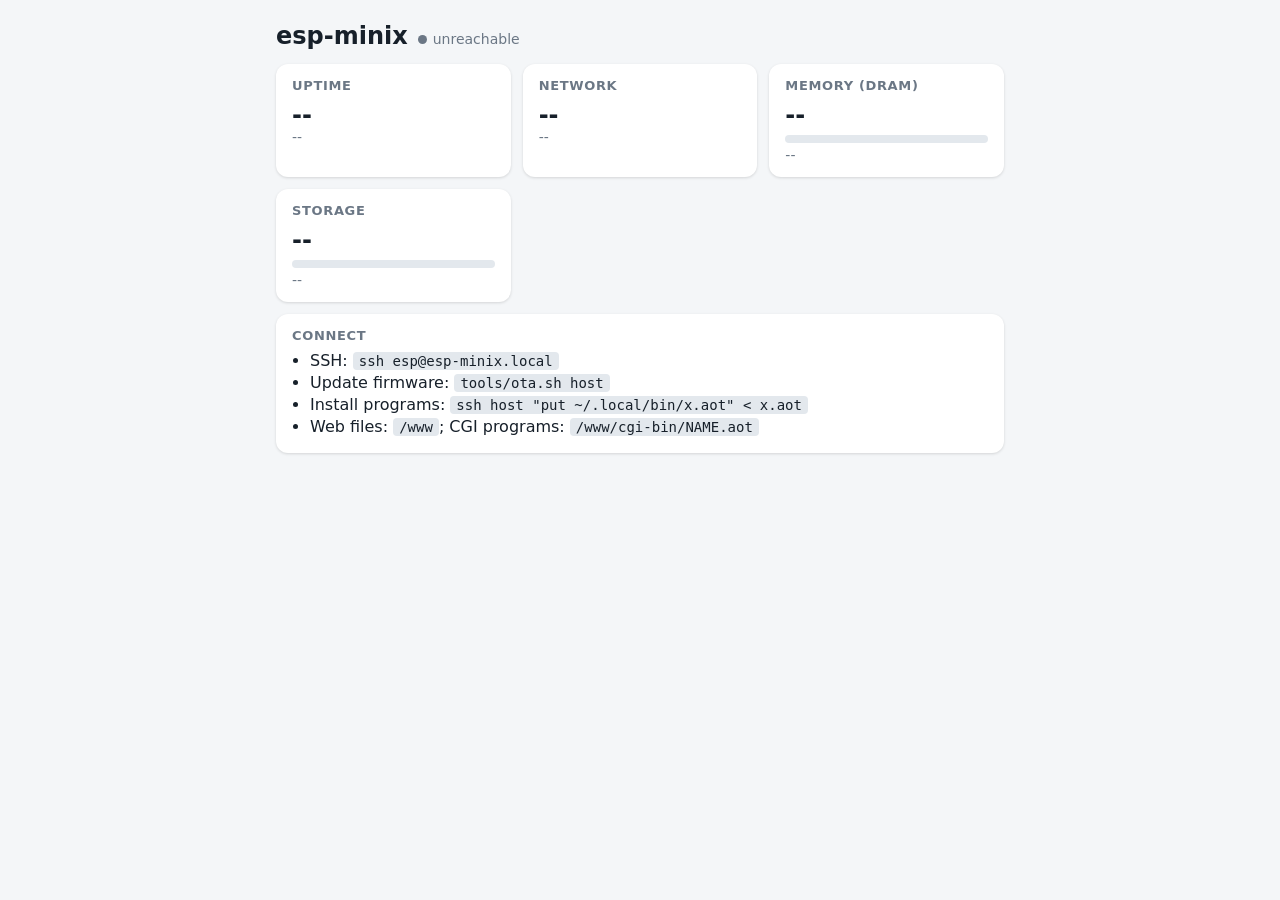
==== fs_image/www/index.html @ 348e5c12 "Move web root to /www; add sys_http_get (ABI 4), pkg package manager, curl package and mother journa" ====
<!doctype html>
<html lang="en"><head><meta charset="utf-8"><meta name="viewport" content="width=device-width,initial-scale=1">
<title>esp-minix</title>
<style>
:root{--bg:#f4f6f8;--card:#fff;--fg:#17202a;--mute:#6b7785;--acc:#2b8cd8;--ok:#2e9e5b;--bar:#e3e8ed}
@media(prefers-color-scheme:dark){:root{--bg:#10161c;--card:#1a232c;--fg:#e6edf3;--mute:#8b98a5;--bar:#2a3641}}
*{box-sizing:border-box}body{margin:0;background:var(--bg);color:var(--fg);font:16px system-ui,sans-serif}
main{max-width:760px;margin:0 auto;padding:16px}
header{display:flex;align-items:baseline;gap:10px;flex-wrap:wrap;margin:6px 0 14px}
h1{font-size:24px;margin:0}.sub{color:var(--mute);font-size:14px}
.dot{display:inline-block;width:9px;height:9px;border-radius:50%;background:var(--mute);margin-right:6px}.dot.ok{background:var(--ok)}
.grid{display:grid;grid-template-columns:repeat(auto-fit,minmax(220px,1fr));gap:12px}
.card{background:var(--card);border-radius:12px;padding:14px 16px;box-shadow:0 1px 3px #0002}
.card h2{font-size:13px;text-transform:uppercase;letter-spacing:.05em;color:var(--mute);margin:0 0 8px}
.big{font-size:24px;font-weight:700}
.bar{height:8px;background:var(--bar);border-radius:4px;overflow:hidden;margin:6px 0 4px}.bar i{display:block;height:100%;background:var(--acc);width:0;transition:width .5s}
a.tile{display:block;text-decoration:none;color:inherit}a.tile:hover{outline:2px solid var(--acc)}
code{background:var(--bar);padding:1px 6px;border-radius:4px;font-size:14px}
ul{margin:6px 0 0;padding-left:18px}li{margin:3px 0}
</style></head><body><main>
<header><h1 id="host">esp-minix</h1><span class="sub"><span class="dot" id="dot"></span><span id="status">connecting&hellip;</span></span></header>
<div class="grid">
 <div class="card"><h2>Uptime</h2><div class="big" id="up">--</div><div class="sub" id="cpu">--</div></div>
 <div class="card"><h2>Network</h2><div class="big" id="ip">--</div><div class="sub" id="wifi">--</div></div>
 <div class="card"><h2>Memory (DRAM)</h2><div class="big" id="ram">--</div><div class="bar"><i id="ramb"></i></div><div class="sub" id="iram">--</div></div>
 <div class="card"><h2>Storage</h2><div class="big" id="fs">--</div><div class="bar"><i id="fsb"></i></div><div class="sub" id="tasks">--</div></div>
</div>
<div class="grid" style="margin-top:12px">
 <div class="card"><h2>Connect</h2><ul>
  <li>SSH: <code id="ssh">ssh esp@esp-minix.local</code></li>
  <li>Update firmware: <code>tools/ota.sh <span id="ip2">host</span></code></li>
  <li>Install programs: <code>ssh host "put ~/.local/bin/x.aot" &lt; x.aot</code></li>
  <li>Web files: <code>/www</code>; CGI programs: <code>/www/cgi-bin/NAME.aot</code></li>
 </ul></div>
</div>
<script>
const $=i=>document.getElementById(i);
const kb=b=>b>=1048576?(b/1048576).toFixed(1)+' MB':Math.round(b/1024)+' KB';
const dur=s=>{const d=Math.floor(s/86400),h=Math.floor(s%86400/3600),m=Math.floor(s%3600/60);return(d?d+'d ':'')+(h||d?h+'h ':'')+m+'m '+s%60+'s'};
async function sys(){
  try{
    const r=await fetch('/cgi-bin/sysinfo?'+Date.now());
    if(r.status===503){$('status').textContent='busy, retrying…';return}
    const s=await r.json();
    $('host').textContent=s.host; document.title=s.host;
    $('up').textContent=dur(s.uptime); $('cpu').textContent=s.mhz+' MHz · '+s.tasks+' tasks';
    $('ip').textContent=s.ip; $('wifi').textContent=s.ssid+' ('+s.rssi+' dBm)';
    const used=s.dram_total-s.dram_free;
    $('ram').textContent=kb(s.dram_free)+' free'; $('ramb').style.width=(used/s.dram_total*100)+'%';
    $('iram').textContent='of '+kb(s.dram_total)+' · IRAM pool '+kb(s.iram_free)+' free';
    $('fs').textContent=kb(s.fs_used)+' used'; $('fsb').style.width=(s.fs_used/s.fs_total*100)+'%';
    $('tasks').textContent='of '+kb(s.fs_total);
    $('ssh').textContent='ssh esp@'+s.host+'.local'; $('ip2').textContent=s.ip;
    $('dot').className='dot ok'; $('status').textContent='online · '+new Date().toLocaleTimeString();
  }catch(e){$('dot').className='dot';$('status').textContent='unreachable'}
}
sys();setInterval(sys,5000);
</script></main></body></html>
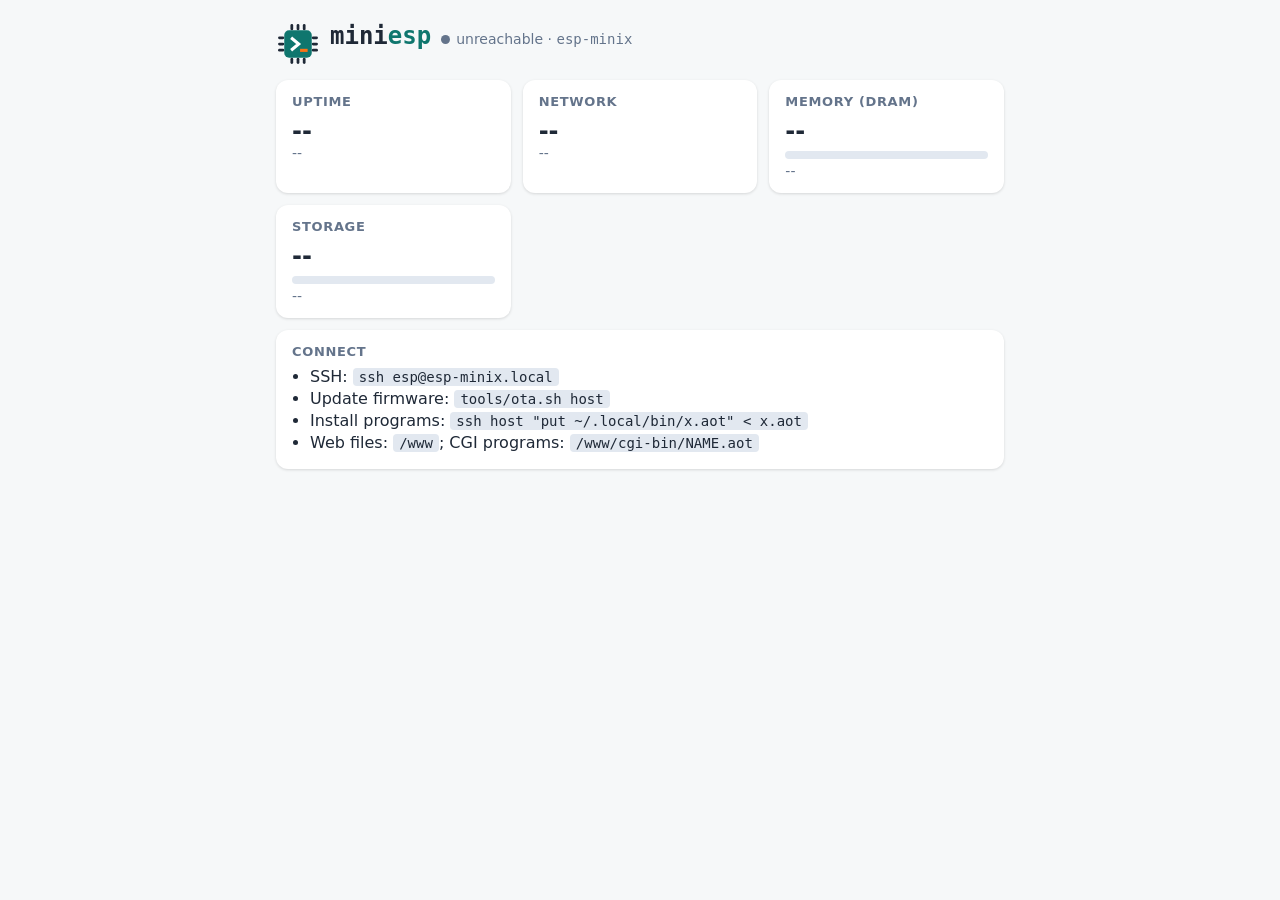
==== commit be5cef2c: "Add logo to README and homepage, neofetch program/package, restyle default web page Co-Authored-By: " ====
--- a/fs_image/www/index.html
+++ b/fs_image/www/index.html
@@ -1,9 +1,13 @@
 <!doctype html>
 <html lang="en"><head><meta charset="utf-8"><meta name="viewport" content="width=device-width,initial-scale=1">
-<title>esp-minix</title>
+<title>miniesp</title>
+<link rel="icon" href="data:image/svg+xml,%3Csvg xmlns=%22http://www.w3.org/2000/svg%22 viewBox=%220 0 64 64%22%3E%3Crect x=%2212%22 y=%2212%22 width=%2240%22 height=%2240%22 rx=%227%22 fill=%22%230f766e%22/%3E%3Cpath d=%22M22 23l11 9-11 9%22 fill=%22none%22 stroke=%22%23fff%22 stroke-width=%225%22/%3E%3Crect x=%2235%22 y=%2239%22 width=%2211%22 height=%225%22 fill=%22%23f97316%22/%3E%3Cg fill=%22%231f2937%22%3E%3Crect x=%2221%22 y=%223%22 width=%224%22 height=%229%22/%3E%3Crect x=%2239%22 y=%223%22 width=%224%22 height=%229%22/%3E%3Crect x=%2221%22 y=%2252%22 width=%224%22 height=%229%22/%3E%3Crect x=%2239%22 y=%2252%22 width=%224%22 height=%229%22/%3E%3Crect x=%223%22 y=%2221%22 width=%229%22 height=%224%22/%3E%3Crect x=%223%22 y=%2239%22 width=%229%22 height=%224%22/%3E%3Crect x=%2252%22 y=%2221%22 width=%229%22 height=%224%22/%3E%3Crect x=%2252%22 y=%2239%22 width=%229%22 height=%224%22/%3E%3C/g%3E%3C/svg%3E">
 <style>
-:root{--bg:#f4f6f8;--card:#fff;--fg:#17202a;--mute:#6b7785;--acc:#2b8cd8;--ok:#2e9e5b;--bar:#e3e8ed}
-@media(prefers-color-scheme:dark){:root{--bg:#10161c;--card:#1a232c;--fg:#e6edf3;--mute:#8b98a5;--bar:#2a3641}}
+:root{--bg:#f6f8f9;--card:#fff;--fg:#1f2937;--mute:#64748b;--acc:#0f766e;--ok:#0f766e;--bar:#e2e8f0;--hi:#f97316;--pin:#1f2937;--body:#0f766e;--chev:#fff}
+@media(prefers-color-scheme:dark){:root{--bg:#111827;--card:#1a2332;--fg:#e5e7eb;--mute:#94a3b8;--acc:#5eead4;--ok:#5eead4;--bar:#2a3547;--pin:#9ca3af;--body:#5eead4;--chev:#111827}}
+.logo .pins rect{fill:var(--pin)}.logo .body{fill:var(--body)}.logo .chev{stroke:var(--chev)}
+.mono,h1{font-family:ui-monospace,"JetBrains Mono",SFMono-Regular,Menlo,Consolas,monospace}
+h1 b{color:var(--acc)}header svg{align-self:center}.sub code{font-size:13px}
 *{box-sizing:border-box}body{margin:0;background:var(--bg);color:var(--fg);font:16px system-ui,sans-serif}
 main{max-width:760px;margin:0 auto;padding:16px}
 header{display:flex;align-items:baseline;gap:10px;flex-wrap:wrap;margin:6px 0 14px}
@@ -18,7 +22,7 @@
 code{background:var(--bar);padding:1px 6px;border-radius:4px;font-size:14px}
 ul{margin:6px 0 0;padding-left:18px}li{margin:3px 0}
 </style></head><body><main>
-<header><h1 id="host">esp-minix</h1><span class="sub"><span class="dot" id="dot"></span><span id="status">connecting&hellip;</span></span></header>
+<header><svg class="logo" viewBox="0 0 64 64" width="44" height="44" role="img" aria-label="miniesp"><g class="pins"><rect x="21" y="3" width="4" height="9" rx="2"/><rect x="30" y="3" width="4" height="9" rx="2"/><rect x="39" y="3" width="4" height="9" rx="2"/><rect x="21" y="52" width="4" height="9" rx="2"/><rect x="30" y="52" width="4" height="9" rx="2"/><rect x="39" y="52" width="4" height="9" rx="2"/><rect x="3" y="21" width="9" height="4" rx="2"/><rect x="3" y="30" width="9" height="4" rx="2"/><rect x="3" y="39" width="9" height="4" rx="2"/><rect x="52" y="21" width="9" height="4" rx="2"/><rect x="52" y="30" width="9" height="4" rx="2"/><rect x="52" y="39" width="9" height="4" rx="2"/></g><rect class="body" x="12" y="12" width="40" height="40" rx="7"/><path class="chev" d="M22 23l11 9-11 9" fill="none" stroke-width="4.5"/><rect x="35" y="39" width="11" height="4.5" fill="#f97316"/></svg><h1>mini<b>esp</b></h1><span class="sub"><span class="dot" id="dot"></span><span id="status">connecting&hellip;</span> &middot; <span class="mono" id="host">esp-minix</span></span></header>
 <div class="grid">
  <div class="card"><h2>Uptime</h2><div class="big" id="up">--</div><div class="sub" id="cpu">--</div></div>
  <div class="card"><h2>Network</h2><div class="big" id="ip">--</div><div class="sub" id="wifi">--</div></div>
@@ -42,7 +46,7 @@
     const r=await fetch('/cgi-bin/sysinfo?'+Date.now());
     if(r.status===503){$('status').textContent='busy, retrying…';return}
     const s=await r.json();
-    $('host').textContent=s.host; document.title=s.host;
+    $('host').textContent=s.host; document.title=s.host+' · miniesp';
     $('up').textContent=dur(s.uptime); $('cpu').textContent=s.mhz+' MHz · '+s.tasks+' tasks';
     $('ip').textContent=s.ip; $('wifi').textContent=s.ssid+' ('+s.rssi+' dBm)';
     const used=s.dram_total-s.dram_free;
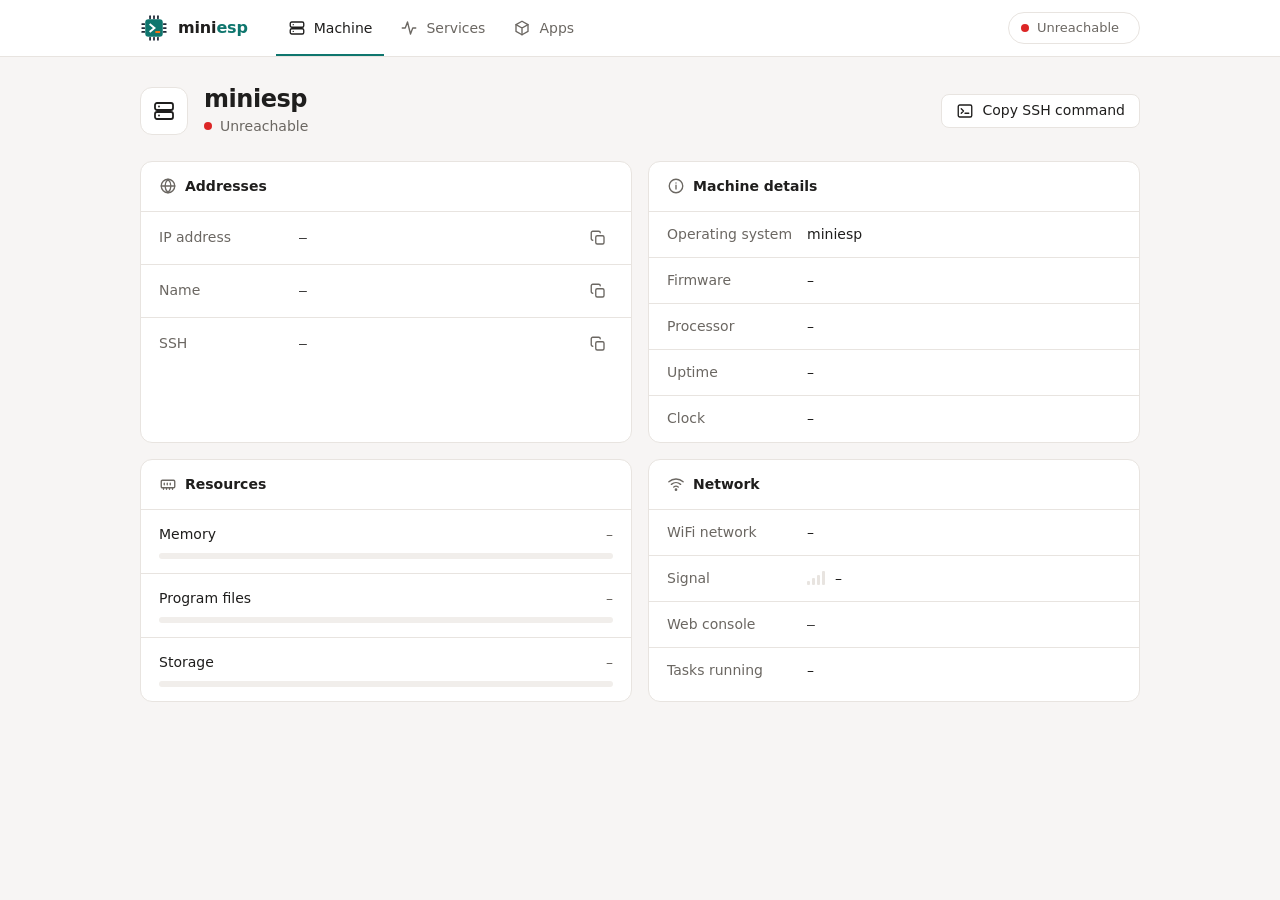
==== commit 84601e3b: "Web console redesign (Tailscale-style), docs, motd Co-Authored-By: Claude Sonnet 5.5 <noreply@anthro" ====
--- a/fs_image/www/index.html
+++ b/fs_image/www/index.html
@@ -3,60 +3,221 @@
 <title>miniesp</title>
 <link rel="icon" href="data:image/svg+xml,%3Csvg xmlns=%22http://www.w3.org/2000/svg%22 viewBox=%220 0 64 64%22%3E%3Crect x=%2212%22 y=%2212%22 width=%2240%22 height=%2240%22 rx=%227%22 fill=%22%230f766e%22/%3E%3Cpath d=%22M22 23l11 9-11 9%22 fill=%22none%22 stroke=%22%23fff%22 stroke-width=%225%22/%3E%3Crect x=%2235%22 y=%2239%22 width=%2211%22 height=%225%22 fill=%22%23f97316%22/%3E%3Cg fill=%22%231f2937%22%3E%3Crect x=%2221%22 y=%223%22 width=%224%22 height=%229%22/%3E%3Crect x=%2239%22 y=%223%22 width=%224%22 height=%229%22/%3E%3Crect x=%2221%22 y=%2252%22 width=%224%22 height=%229%22/%3E%3Crect x=%2239%22 y=%2252%22 width=%224%22 height=%229%22/%3E%3Crect x=%223%22 y=%2221%22 width=%229%22 height=%224%22/%3E%3Crect x=%223%22 y=%2239%22 width=%229%22 height=%224%22/%3E%3Crect x=%2252%22 y=%2221%22 width=%229%22 height=%224%22/%3E%3Crect x=%2252%22 y=%2239%22 width=%229%22 height=%224%22/%3E%3C/g%3E%3C/svg%3E">
 <style>
-:root{--bg:#f6f8f9;--card:#fff;--fg:#1f2937;--mute:#64748b;--acc:#0f766e;--ok:#0f766e;--bar:#e2e8f0;--hi:#f97316;--pin:#1f2937;--body:#0f766e;--chev:#fff}
-@media(prefers-color-scheme:dark){:root{--bg:#111827;--card:#1a2332;--fg:#e5e7eb;--mute:#94a3b8;--acc:#5eead4;--ok:#5eead4;--bar:#2a3547;--pin:#9ca3af;--body:#5eead4;--chev:#111827}}
+:root{--bg:#f7f5f4;--card:#fff;--ink:#1f1e1d;--mute:#6b6762;--line:#e8e4e0;--soft:#f1eeeb;--acc:#0f766e;--accbg:#e3f2f0;--ok:#16a34a;--warn:#d97706;--bad:#dc2626;--off:#a8a29e;--pin:#1f2937;--body:#0f766e;--chev:#fff;--ring:#0f766e66}
+@media(prefers-color-scheme:dark){:root{--bg:#161514;--card:#1f1d1c;--ink:#f2efec;--mute:#a09b95;--line:#332f2c;--soft:#2a2725;--acc:#5eead4;--accbg:#173a36;--ok:#4ade80;--warn:#fbbf24;--bad:#f87171;--off:#6b6762;--pin:#9ca3af;--body:#5eead4;--chev:#161514;--ring:#5eead466}}
+*{box-sizing:border-box}
+html{-webkit-text-size-adjust:100%}
+body{margin:0;background:var(--bg);color:var(--ink);font:14px/1.5 system-ui,-apple-system,"Segoe UI",Roboto,"Helvetica Neue",Arial,sans-serif}
+.mono{font-family:ui-monospace,SFMono-Regular,"JetBrains Mono",Menlo,Consolas,monospace;font-size:13px}
+.ic{width:18px;height:18px;fill:none;stroke:currentColor;stroke-width:1.8;stroke-linecap:round;stroke-linejoin:round;flex:none}
+a{color:var(--acc);text-decoration:none}a:hover{text-decoration:underline}
+:focus-visible{outline:2px solid var(--acc);outline-offset:2px;border-radius:6px}
+header.top{position:sticky;top:0;z-index:5;background:var(--card);border-bottom:1px solid var(--line)}
+.bar{max-width:1040px;margin:0 auto;padding:0 20px;display:flex;align-items:center;gap:28px;height:56px}
+.brand{display:flex;align-items:center;gap:10px;font-weight:650;font-size:16px;letter-spacing:-.01em;color:var(--ink);text-decoration:none}
+.brand b{color:var(--acc);font-weight:650}
 .logo .pins rect{fill:var(--pin)}.logo .body{fill:var(--body)}.logo .chev{stroke:var(--chev)}
-.mono,h1{font-family:ui-monospace,"JetBrains Mono",SFMono-Regular,Menlo,Consolas,monospace}
-h1 b{color:var(--acc)}header svg{align-self:center}.sub code{font-size:13px}
-*{box-sizing:border-box}body{margin:0;background:var(--bg);color:var(--fg);font:16px system-ui,sans-serif}
-main{max-width:760px;margin:0 auto;padding:16px}
-header{display:flex;align-items:baseline;gap:10px;flex-wrap:wrap;margin:6px 0 14px}
-h1{font-size:24px;margin:0}.sub{color:var(--mute);font-size:14px}
-.dot{display:inline-block;width:9px;height:9px;border-radius:50%;background:var(--mute);margin-right:6px}.dot.ok{background:var(--ok)}
-.grid{display:grid;grid-template-columns:repeat(auto-fit,minmax(220px,1fr));gap:12px}
-.card{background:var(--card);border-radius:12px;padding:14px 16px;box-shadow:0 1px 3px #0002}
-.card h2{font-size:13px;text-transform:uppercase;letter-spacing:.05em;color:var(--mute);margin:0 0 8px}
-.big{font-size:24px;font-weight:700}
-.bar{height:8px;background:var(--bar);border-radius:4px;overflow:hidden;margin:6px 0 4px}.bar i{display:block;height:100%;background:var(--acc);width:0;transition:width .5s}
-a.tile{display:block;text-decoration:none;color:inherit}a.tile:hover{outline:2px solid var(--acc)}
-code{background:var(--bar);padding:1px 6px;border-radius:4px;font-size:14px}
-ul{margin:6px 0 0;padding-left:18px}li{margin:3px 0}
-</style></head><body><main>
-<header><svg class="logo" viewBox="0 0 64 64" width="44" height="44" role="img" aria-label="miniesp"><g class="pins"><rect x="21" y="3" width="4" height="9" rx="2"/><rect x="30" y="3" width="4" height="9" rx="2"/><rect x="39" y="3" width="4" height="9" rx="2"/><rect x="21" y="52" width="4" height="9" rx="2"/><rect x="30" y="52" width="4" height="9" rx="2"/><rect x="39" y="52" width="4" height="9" rx="2"/><rect x="3" y="21" width="9" height="4" rx="2"/><rect x="3" y="30" width="9" height="4" rx="2"/><rect x="3" y="39" width="9" height="4" rx="2"/><rect x="52" y="21" width="9" height="4" rx="2"/><rect x="52" y="30" width="9" height="4" rx="2"/><rect x="52" y="39" width="9" height="4" rx="2"/></g><rect class="body" x="12" y="12" width="40" height="40" rx="7"/><path class="chev" d="M22 23l11 9-11 9" fill="none" stroke-width="4.5"/><rect x="35" y="39" width="11" height="4.5" fill="#f97316"/></svg><h1>mini<b>esp</b></h1><span class="sub"><span class="dot" id="dot"></span><span id="status">connecting&hellip;</span> &middot; <span class="mono" id="host">esp-minix</span></span></header>
-<div class="grid">
- <div class="card"><h2>Uptime</h2><div class="big" id="up">--</div><div class="sub" id="cpu">--</div></div>
- <div class="card"><h2>Network</h2><div class="big" id="ip">--</div><div class="sub" id="wifi">--</div></div>
- <div class="card"><h2>Memory (DRAM)</h2><div class="big" id="ram">--</div><div class="bar"><i id="ramb"></i></div><div class="sub" id="iram">--</div></div>
- <div class="card"><h2>Storage</h2><div class="big" id="fs">--</div><div class="bar"><i id="fsb"></i></div><div class="sub" id="tasks">--</div></div>
-</div>
-<div class="grid" style="margin-top:12px">
- <div class="card"><h2>Connect</h2><ul>
-  <li>SSH: <code id="ssh">ssh esp@esp-minix.local</code></li>
-  <li>Update firmware: <code>tools/ota.sh <span id="ip2">host</span></code></li>
-  <li>Install programs: <code>ssh host "put ~/.local/bin/x.aot" &lt; x.aot</code></li>
-  <li>Web files: <code>/www</code>; CGI programs: <code>/www/cgi-bin/NAME.aot</code></li>
- </ul></div>
-</div>
+nav.tabs{display:flex;gap:4px;height:100%;overflow-x:auto;scrollbar-width:none}
+nav.tabs a{display:flex;align-items:center;gap:8px;padding:0 12px;color:var(--mute);font-weight:500;border-bottom:2px solid transparent;margin-top:2px;white-space:nowrap}
+nav.tabs a:hover{color:var(--ink);text-decoration:none}
+nav.tabs a[aria-current=page]{color:var(--ink);border-bottom-color:var(--acc)}
+.pill{margin-left:auto;display:flex;align-items:center;gap:8px;padding:5px 12px;border:1px solid var(--line);border-radius:999px;font-size:13px;color:var(--mute);white-space:nowrap}
+.dot{width:8px;height:8px;border-radius:50%;background:var(--off);flex:none}
+.dot.ok{background:var(--ok)}.dot.warn{background:var(--warn)}.dot.bad{background:var(--bad)}
+main{max-width:1040px;margin:0 auto;padding:28px 20px 56px}
+.head{display:flex;align-items:center;gap:16px;flex-wrap:wrap;margin-bottom:24px}
+.head .tile{width:48px;height:48px;border-radius:12px;background:var(--card);border:1px solid var(--line);display:grid;place-items:center}
+.head h1{margin:0;font-size:24px;font-weight:650;letter-spacing:-.02em;line-height:1.2}
+.head .sub{display:flex;align-items:center;gap:8px;color:var(--mute);margin-top:2px}
+.head .actions{margin-left:auto;display:flex;gap:8px}
+.btn{display:inline-flex;align-items:center;gap:8px;height:34px;padding:0 14px;border:1px solid var(--line);background:var(--card);color:var(--ink);border-radius:8px;font:inherit;font-weight:500;cursor:pointer}
+.btn:hover{background:var(--soft);text-decoration:none}
+.btn.primary{background:var(--acc);border-color:var(--acc);color:var(--card)}.btn.primary:hover{filter:brightness(.95)}
+.grid{display:grid;grid-template-columns:repeat(2,minmax(0,1fr));gap:16px}
+.card{background:var(--card);border:1px solid var(--line);border-radius:12px}
+.card>h2{margin:0;padding:14px 18px;font-size:14px;font-weight:600;border-bottom:1px solid var(--line);display:flex;align-items:center;gap:8px}
+.card>h2 .ic{color:var(--mute)}
+.rows{margin:0;padding:0;list-style:none}
+.rows li{display:flex;align-items:center;gap:12px;padding:11px 18px;border-bottom:1px solid var(--line);min-height:46px}
+.rows li:last-child{border-bottom:0}
+.rows .k{color:var(--mute);width:128px;flex:none}
+.rows .v{flex:1;min-width:0;overflow-wrap:anywhere}
+.copy{border:0;background:none;color:var(--mute);width:30px;height:30px;border-radius:6px;display:grid;place-items:center;cursor:pointer;flex:none}
+.copy:hover{background:var(--soft);color:var(--ink)}.copy.done{color:var(--ok)}
+.meter{padding:14px 18px;border-bottom:1px solid var(--line)}.meter:last-child{border-bottom:0}
+.meter .t{display:flex;justify-content:space-between;gap:12px;margin-bottom:8px}
+.meter .t span:last-child{color:var(--mute)}
+.track{height:6px;border-radius:3px;background:var(--soft);overflow:hidden}
+.track i{display:block;height:100%;width:0;background:var(--acc);border-radius:3px;transition:width .4s}
+.track i.warn{background:var(--warn)}.track i.bad{background:var(--bad)}
+.bars{display:inline-flex;align-items:flex-end;gap:2px;height:14px}.bars i{width:3px;background:var(--line);border-radius:1px}.bars i.on{background:var(--acc)}
+table{width:100%;border-collapse:collapse}
+th{text-align:left;font-weight:500;color:var(--mute);padding:10px 18px;border-bottom:1px solid var(--line);font-size:13px}
+td{padding:12px 18px;border-bottom:1px solid var(--line);vertical-align:middle}
+tr:last-child td{border-bottom:0}
+.st{display:inline-flex;align-items:center;gap:8px}
+.tag{display:inline-block;padding:1px 8px;border-radius:999px;background:var(--soft);color:var(--mute);font-size:12px}
+.apps{display:grid;grid-template-columns:repeat(auto-fill,minmax(260px,1fr));gap:16px}
+.app{display:flex;gap:14px;padding:16px 18px;align-items:flex-start}
+.app .tile{width:40px;height:40px;border-radius:10px;background:var(--accbg);color:var(--acc);display:grid;place-items:center;flex:none}
+.app h3{margin:0;font-size:15px;font-weight:600}.app p{margin:2px 0 10px;color:var(--mute)}
+.empty{padding:28px 18px;color:var(--mute)}
+.chips{display:flex;flex-wrap:wrap;gap:8px;padding:16px 18px}
+.chip{border:1px solid var(--line);border-radius:6px;padding:3px 10px;background:var(--bg)}
+.sec{margin:28px 0 10px;font-size:14px;font-weight:600}
+[hidden]{display:none!important}
+@media(max-width:760px){.grid{grid-template-columns:1fr}.bar{gap:12px;padding:0 14px}.pill span.t{display:none}main{padding:20px 14px 48px}.head .actions{margin-left:0;width:100%}.rows .k{width:104px}th:nth-child(n+4),td:nth-child(n+4){display:none}}
+@media(max-width:520px){.brand span{display:none}nav.tabs a{padding:0 9px}}
+body{overflow-x:hidden}
+@media(prefers-reduced-motion:reduce){.track i{transition:none}}
+</style></head><body>
+<svg width="0" height="0" style="position:absolute" aria-hidden="true"><defs>
+<symbol id="i-server" viewBox="0 0 24 24"><rect x="3" y="4" width="18" height="7" rx="2"/><rect x="3" y="13" width="18" height="7" rx="2"/><path d="M7 7.5h.01M7 16.5h.01"/></symbol>
+<symbol id="i-activity" viewBox="0 0 24 24"><path d="M3 12h4l3-8 4 16 3-8h4"/></symbol>
+<symbol id="i-package" viewBox="0 0 24 24"><path d="M12 3l8 4.5v9L12 21l-8-4.5v-9L12 3z"/><path d="M4 7.5l8 4.5 8-4.5M12 12v9"/></symbol>
+<symbol id="i-copy" viewBox="0 0 24 24"><rect x="9" y="9" width="11" height="11" rx="2"/><path d="M5 15a2 2 0 0 1-2-2V5a2 2 0 0 1 2-2h8a2 2 0 0 1 2 2"/></symbol>
+<symbol id="i-check" viewBox="0 0 24 24"><path d="M5 12.5l4.5 4.5L19 7"/></symbol>
+<symbol id="i-wifi" viewBox="0 0 24 24"><path d="M2.5 9a14 14 0 0 1 19 0M5.8 12.5a9.5 9.5 0 0 1 12.4 0M9 16a5 5 0 0 1 6 0"/><circle cx="12" cy="19.5" r=".9"/></symbol>
+<symbol id="i-cpu" viewBox="0 0 24 24"><rect x="5" y="5" width="14" height="14" rx="2"/><rect x="9" y="9" width="6" height="6" rx="1"/><path d="M9 2v3M15 2v3M9 19v3M15 19v3M2 9h3M2 15h3M19 9h3M19 15h3"/></symbol>
+<symbol id="i-memory" viewBox="0 0 24 24"><rect x="3" y="7" width="18" height="10" rx="1.5"/><path d="M7 11v2M11 11v2M15 11v2M6 17v2M10 17v2M14 17v2M18 17v2"/></symbol>
+<symbol id="i-disk" viewBox="0 0 24 24"><path d="M4 7c0-1.7 3.6-3 8-3s8 1.3 8 3-3.6 3-8 3-8-1.3-8-3z"/><path d="M4 7v10c0 1.7 3.6 3 8 3s8-1.3 8-3V7M4 12c0 1.7 3.6 3 8 3s8-1.3 8-3"/></symbol>
+<symbol id="i-clock" viewBox="0 0 24 24"><circle cx="12" cy="12" r="9"/><path d="M12 7v5l3 2"/></symbol>
+<symbol id="i-terminal" viewBox="0 0 24 24"><rect x="3" y="4" width="18" height="16" rx="2"/><path d="M7 9l3 3-3 3M12 15h5"/></symbol>
+<symbol id="i-external" viewBox="0 0 24 24"><path d="M14 4h6v6M20 4l-9 9M18 14v4a2 2 0 0 1-2 2H6a2 2 0 0 1-2-2V8a2 2 0 0 1 2-2h4"/></symbol>
+<symbol id="i-droplet" viewBox="0 0 24 24"><path d="M12 3c3.5 4.2 6 7 6 10.2A6 6 0 0 1 6 13.2C6 10 8.5 7.2 12 3z"/></symbol>
+<symbol id="i-box" viewBox="0 0 24 24"><rect x="4" y="4" width="16" height="16" rx="3"/><path d="M9 12h6"/></symbol>
+<symbol id="i-globe" viewBox="0 0 24 24"><circle cx="12" cy="12" r="9"/><path d="M3 12h18M12 3c2.6 2.6 3.9 5.6 3.9 9s-1.3 6.4-3.9 9c-2.6-2.6-3.9-5.6-3.9-9s1.3-6.4 3.9-9z"/></symbol>
+<symbol id="i-info" viewBox="0 0 24 24"><circle cx="12" cy="12" r="9"/><path d="M12 11v5M12 8h.01"/></symbol>
+</defs></svg>
+
+<header class="top"><div class="bar">
+ <a class="brand" href="#machine" aria-label="miniesp">
+  <svg class="logo" viewBox="0 0 64 64" width="28" height="28" aria-hidden="true"><g class="pins"><rect x="21" y="3" width="4" height="9" rx="2"/><rect x="30" y="3" width="4" height="9" rx="2"/><rect x="39" y="3" width="4" height="9" rx="2"/><rect x="21" y="52" width="4" height="9" rx="2"/><rect x="30" y="52" width="4" height="9" rx="2"/><rect x="39" y="52" width="4" height="9" rx="2"/><rect x="3" y="21" width="9" height="4" rx="2"/><rect x="3" y="30" width="9" height="4" rx="2"/><rect x="3" y="39" width="9" height="4" rx="2"/><rect x="52" y="21" width="9" height="4" rx="2"/><rect x="52" y="30" width="9" height="4" rx="2"/><rect x="52" y="39" width="9" height="4" rx="2"/></g><rect class="body" x="12" y="12" width="40" height="40" rx="7"/><path class="chev" d="M22 23l11 9-11 9" fill="none" stroke-width="4.5"/><rect x="35" y="39" width="11" height="4.5" fill="#f97316"/></svg>
+  <span>mini<b>esp</b></span></a>
+ <nav class="tabs" aria-label="Sections">
+  <a href="#machine" data-tab="machine"><svg class="ic"><use href="#i-server"/></svg>Machine</a>
+  <a href="#services" data-tab="services"><svg class="ic"><use href="#i-activity"/></svg>Services</a>
+  <a href="#apps" data-tab="apps"><svg class="ic"><use href="#i-package"/></svg>Apps</a>
+ </nav>
+ <div class="pill" role="status"><span class="dot" id="dot"></span><span id="status">Connecting</span><span class="t" id="when"></span></div>
+</div></header>
+
+<main>
+<section id="machine" data-page>
+ <div class="head">
+  <div class="tile"><svg class="ic" style="width:24px;height:24px"><use href="#i-server"/></svg></div>
+  <div><h1 id="host">miniesp</h1><div class="sub"><span class="dot" id="dot2"></span><span id="state">Connecting</span></div></div>
+  <div class="actions">
+   <button class="btn" id="ssh" type="button"><svg class="ic"><use href="#i-terminal"/></svg><span>Copy SSH command</span></button>
+  </div>
+ </div>
+ <div class="grid">
+  <div class="card"><h2><svg class="ic"><use href="#i-globe"/></svg>Addresses</h2>
+   <ul class="rows">
+    <li><span class="k">IP address</span><span class="v mono" id="ip">&ndash;</span><button class="copy" data-copy="ip" aria-label="Copy IP address"><svg class="ic"><use href="#i-copy"/></svg></button></li>
+    <li><span class="k">Name</span><span class="v mono" id="mdns">&ndash;</span><button class="copy" data-copy="mdns" aria-label="Copy name"><svg class="ic"><use href="#i-copy"/></svg></button></li>
+    <li><span class="k">SSH</span><span class="v mono" id="sshcmd">&ndash;</span><button class="copy" data-copy="sshcmd" aria-label="Copy SSH command"><svg class="ic"><use href="#i-copy"/></svg></button></li>
+   </ul></div>
+  <div class="card"><h2><svg class="ic"><use href="#i-info"/></svg>Machine details</h2>
+   <ul class="rows">
+    <li><span class="k">Operating system</span><span class="v">miniesp</span></li>
+    <li><span class="k">Firmware</span><span class="v" id="fw">&ndash;</span></li>
+    <li><span class="k">Processor</span><span class="v" id="cpu">&ndash;</span></li>
+    <li><span class="k">Uptime</span><span class="v" id="up">&ndash;</span></li>
+    <li><span class="k">Clock</span><span class="v" id="clock">&ndash;</span></li>
+   </ul></div>
+  <div class="card"><h2><svg class="ic"><use href="#i-memory"/></svg>Resources</h2>
+   <div class="meter"><div class="t"><span>Memory</span><span id="ramt">&ndash;</span></div><div class="track"><i id="ramb"></i></div></div>
+   <div class="meter"><div class="t"><span>Program files</span><span id="iramt">&ndash;</span></div><div class="track"><i id="iramb"></i></div></div>
+   <div class="meter"><div class="t"><span>Storage</span><span id="fst">&ndash;</span></div><div class="track"><i id="fsb"></i></div></div>
+  </div>
+  <div class="card"><h2><svg class="ic"><use href="#i-wifi"/></svg>Network</h2>
+   <ul class="rows">
+    <li><span class="k">WiFi network</span><span class="v" id="ssid">&ndash;</span></li>
+    <li><span class="k">Signal</span><span class="v" style="display:flex;align-items:center;gap:10px"><span class="bars" id="bars"><i style="height:4px"></i><i style="height:7px"></i><i style="height:10px"></i><i style="height:14px"></i></span><span id="sig">&ndash;</span></span></li>
+    <li><span class="k">Web console</span><span class="v mono" id="port">&ndash;</span></li>
+    <li><span class="k">Tasks running</span><span class="v" id="tasks">&ndash;</span></li>
+   </ul></div>
+ </div>
+</section>
+
+<section id="services" data-page hidden>
+ <div class="head"><div class="tile"><svg class="ic" style="width:24px;height:24px"><use href="#i-activity"/></svg></div><div><h1>Services</h1><div class="sub">Background jobs that run on this machine</div></div></div>
+ <div class="card"><table><thead><tr><th>Service</th><th>Status</th><th>Starts at boot</th><th>Runs</th><th>Description</th></tr></thead><tbody id="svc"><tr><td colspan="5" class="empty">Loading services</td></tr></tbody></table></div>
+ <p class="sub" style="color:var(--mute);margin-top:14px">Manage services over SSH with <span class="mono">service list</span>, <span class="mono">service start NAME</span> and <span class="mono">service enable NAME</span>.</p>
+</section>
+
+<section id="apps" data-page hidden>
+ <div class="head"><div class="tile"><svg class="ic" style="width:24px;height:24px"><use href="#i-package"/></svg></div><div><h1>Apps</h1><div class="sub">Packages installed with pkg</div></div></div>
+ <div class="apps" id="applist"></div>
+ <h2 class="sec">Programs</h2>
+ <div class="card"><div class="chips" id="progs"></div></div>
+ <p class="sub" style="color:var(--mute);margin-top:14px">Install more over SSH with <span class="mono">pkg update</span> and <span class="mono">pkg install NAME</span>.</p>
+</section>
+</main>
+
 <script>
 const $=i=>document.getElementById(i);
 const kb=b=>b>=1048576?(b/1048576).toFixed(1)+' MB':Math.round(b/1024)+' KB';
-const dur=s=>{const d=Math.floor(s/86400),h=Math.floor(s%86400/3600),m=Math.floor(s%3600/60);return(d?d+'d ':'')+(h||d?h+'h ':'')+m+'m '+s%60+'s'};
+const dur=s=>{const d=Math.floor(s/86400),h=Math.floor(s%86400/3600),m=Math.floor(s%3600/60);return d?d+' d '+h+' h':h?h+' h '+m+' min':m+' min '+(s%60)+' s'};
+const esc=t=>String(t).replace(/[&<>"]/g,c=>({'&':'&amp;','<':'&lt;','>':'&gt;','"':'&quot;'}[c]));
+const ico=n=>'<svg class="ic"><use href="#i-'+n+'"/></svg>';
+const APPS={wtms:{title:'Water tank manager',text:'Tank level, pump control and Home Assistant.',href:'/tank/',icon:'droplet'}};
+let host='miniesp';
+
+function tab(){
+  const t=(location.hash||'#machine').slice(1),ok=['machine','services','apps'].includes(t)?t:'machine';
+  document.querySelectorAll('[data-page]').forEach(s=>s.hidden=s.id!==ok);
+  document.querySelectorAll('[data-tab]').forEach(a=>a.dataset.tab===ok?a.setAttribute('aria-current','page'):a.removeAttribute('aria-current'));
+  document.title=(ok==='machine'?host:ok[0].toUpperCase()+ok.slice(1))+' - miniesp';
+}
+addEventListener('hashchange',tab);
+
+function copyText(t,done){
+  if(navigator.clipboard&&window.isSecureContext)navigator.clipboard.writeText(t).then(done);
+  else{const a=document.createElement('textarea');a.value=t;a.style.position='fixed';a.style.opacity='0';document.body.appendChild(a);a.select();try{document.execCommand('copy');done()}catch(e){}a.remove()}
+}
+document.querySelectorAll('[data-copy]').forEach(b=>b.onclick=()=>copyText($(b.dataset.copy).textContent,()=>{b.classList.add('done');b.innerHTML=ico('check');setTimeout(()=>{b.classList.remove('done');b.innerHTML=ico('copy')},1400)}));
+$('ssh').onclick=()=>{const b=$('ssh'),old=b.innerHTML;copyText($('sshcmd').textContent,()=>{b.innerHTML=ico('check')+'<span>Copied</span>';setTimeout(()=>b.innerHTML=old,1400)})};
+
+function meter(id,used,total){const p=total?used/total*100:0,e=$(id);e.style.width=p.toFixed(0)+'%';e.className=p>90?'bad':p>75?'warn':''}
+function bars(r){const q=r>=-55?4:r>=-67?3:r>=-75?2:r<0?1:0;document.querySelectorAll('#bars i').forEach((e,i)=>e.className=i<q?'on':'');return q>=4?'Excellent':q==3?'Good':q==2?'Fair':'Weak'}
+function online(ok,msg){
+  ['dot','dot2'].forEach(i=>$(i).className='dot '+(ok?'ok':'bad'));
+  $('status').textContent=ok?'Connected':'Unreachable';$('state').textContent=msg||(ok?'Connected':'Unreachable');
+  $('when').textContent=ok?'updated '+new Date().toLocaleTimeString():'';
+}
 async function sys(){
   try{
-    const r=await fetch('/cgi-bin/sysinfo?'+Date.now());
-    if(r.status===503){$('status').textContent='busy, retrying…';return}
-    const s=await r.json();
-    $('host').textContent=s.host; document.title=s.host+' · miniesp';
-    $('up').textContent=dur(s.uptime); $('cpu').textContent=s.mhz+' MHz · '+s.tasks+' tasks';
-    $('ip').textContent=s.ip; $('wifi').textContent=s.ssid+' ('+s.rssi+' dBm)';
-    const used=s.dram_total-s.dram_free;
-    $('ram').textContent=kb(s.dram_free)+' free'; $('ramb').style.width=(used/s.dram_total*100)+'%';
-    $('iram').textContent='of '+kb(s.dram_total)+' · IRAM pool '+kb(s.iram_free)+' free';
-    $('fs').textContent=kb(s.fs_used)+' used'; $('fsb').style.width=(s.fs_used/s.fs_total*100)+'%';
-    $('tasks').textContent='of '+kb(s.fs_total);
-    $('ssh').textContent='ssh esp@'+s.host+'.local'; $('ip2').textContent=s.ip;
-    $('dot').className='dot ok'; $('status').textContent='online · '+new Date().toLocaleTimeString();
-  }catch(e){$('dot').className='dot';$('status').textContent='unreachable'}
-}
-sys();setInterval(sys,5000);
-</script></main></body></html>
+    const r=await fetch('/cgi-bin/sysinfo?'+Date.now(),{cache:'no-store'});
+    if(r.status===503){$('status').textContent='Busy, retrying';return}
+    const s=await r.json();host=s.host;
+    $('host').textContent=s.host;$('mdns').textContent=s.host+'.local';$('ip').textContent=s.ip;$('sshcmd').textContent='ssh esp@'+s.host+'.local';
+    $('cpu').textContent='ESP32, '+s.mhz+' MHz';$('up').textContent=dur(s.uptime);$('tasks').textContent=s.tasks;
+    $('ramt').textContent=kb(s.dram_total-s.dram_free)+' used of '+kb(s.dram_total);meter('ramb',s.dram_total-s.dram_free,s.dram_total);
+    $('iramt').textContent=kb(s.iram_total-s.iram_free)+' used of '+kb(s.iram_total);meter('iramb',s.iram_total-s.iram_free,s.iram_total);
+    $('fst').textContent=kb(s.fs_used)+' used of '+kb(s.fs_total);meter('fsb',s.fs_used,s.fs_total);
+    $('ssid').textContent=s.ssid||'Not connected';$('sig').textContent=s.rssi?bars(s.rssi)+', '+s.rssi+' dBm':'No signal';
+    $('port').textContent=(location.port||'80');
+    online(true);tab();
+  }catch(e){online(false)}
+}
+const SS={running:['ok','Running'],stopped:['','Stopped'],waiting:['ok','Scheduled'],failed:['bad','Failed']};
+async function con(){
+  try{
+    const r=await fetch('/cgi-bin/console?'+Date.now(),{cache:'no-store'});
+    if(r.status===503)return;
+    const c=await r.json();
+    $('fw').textContent=c.version+' (syscall ABI '+c.abi+')';
+    $('clock').textContent=c.time_state===2?'Synced with NTP':c.time_state===1?'Approximate, not synced yet':'Not set';
+    $('svc').innerHTML=c.services.length?c.services.map(s=>{const k=SS[s.state]||['',s.state];
+      return '<tr><td><b>'+esc(s.name)+'</b><div class="mono" style="color:var(--mute)">'+esc(s.type)+'</div></td><td><span class="st"><span class="dot '+k[0]+'"></span>'+k[1]+'</span></td><td>'+(s.boot==='enabled'?'Yes':'No')+'</td><td>'+esc(s.runs)+'</td><td>'+esc(s.desc)+'</td></tr>'}).join(''):'<tr><td colspan="5" class="empty">No services found.</td></tr>';
+    const names=c.packages;
+    $('applist').innerHTML=names.length?names.map(n=>{const a=APPS[n]||{title:n,text:'Installed with pkg.',icon:'box'};
+      return '<div class="card app"><div class="tile">'+ico(a.icon)+'</div><div><h3>'+esc(a.title)+'</h3><p>'+esc(a.text)+'</p>'+(a.href?'<a class="btn" href="'+a.href+'">Open'+ico('external')+'</a>':'<span class="tag mono">'+esc(n)+'</span>')+'</div></div>'}).join(''):'<div class="card empty" style="grid-column:1/-1">No apps installed yet. Over SSH, run <span class="mono">pkg update</span> then <span class="mono">pkg install wtms</span>.</div>';
+    const progs=[].concat(c.programs,c.system_programs);
+    $('progs').innerHTML=progs.length?progs.map(p=>'<span class="chip mono">'+esc(p)+'</span>').join(''):'<span class="empty">None</span>';
+  }catch(e){}
+}
+tab();sys();con();setInterval(sys,5000);setInterval(con,15000);
+</script></body></html>
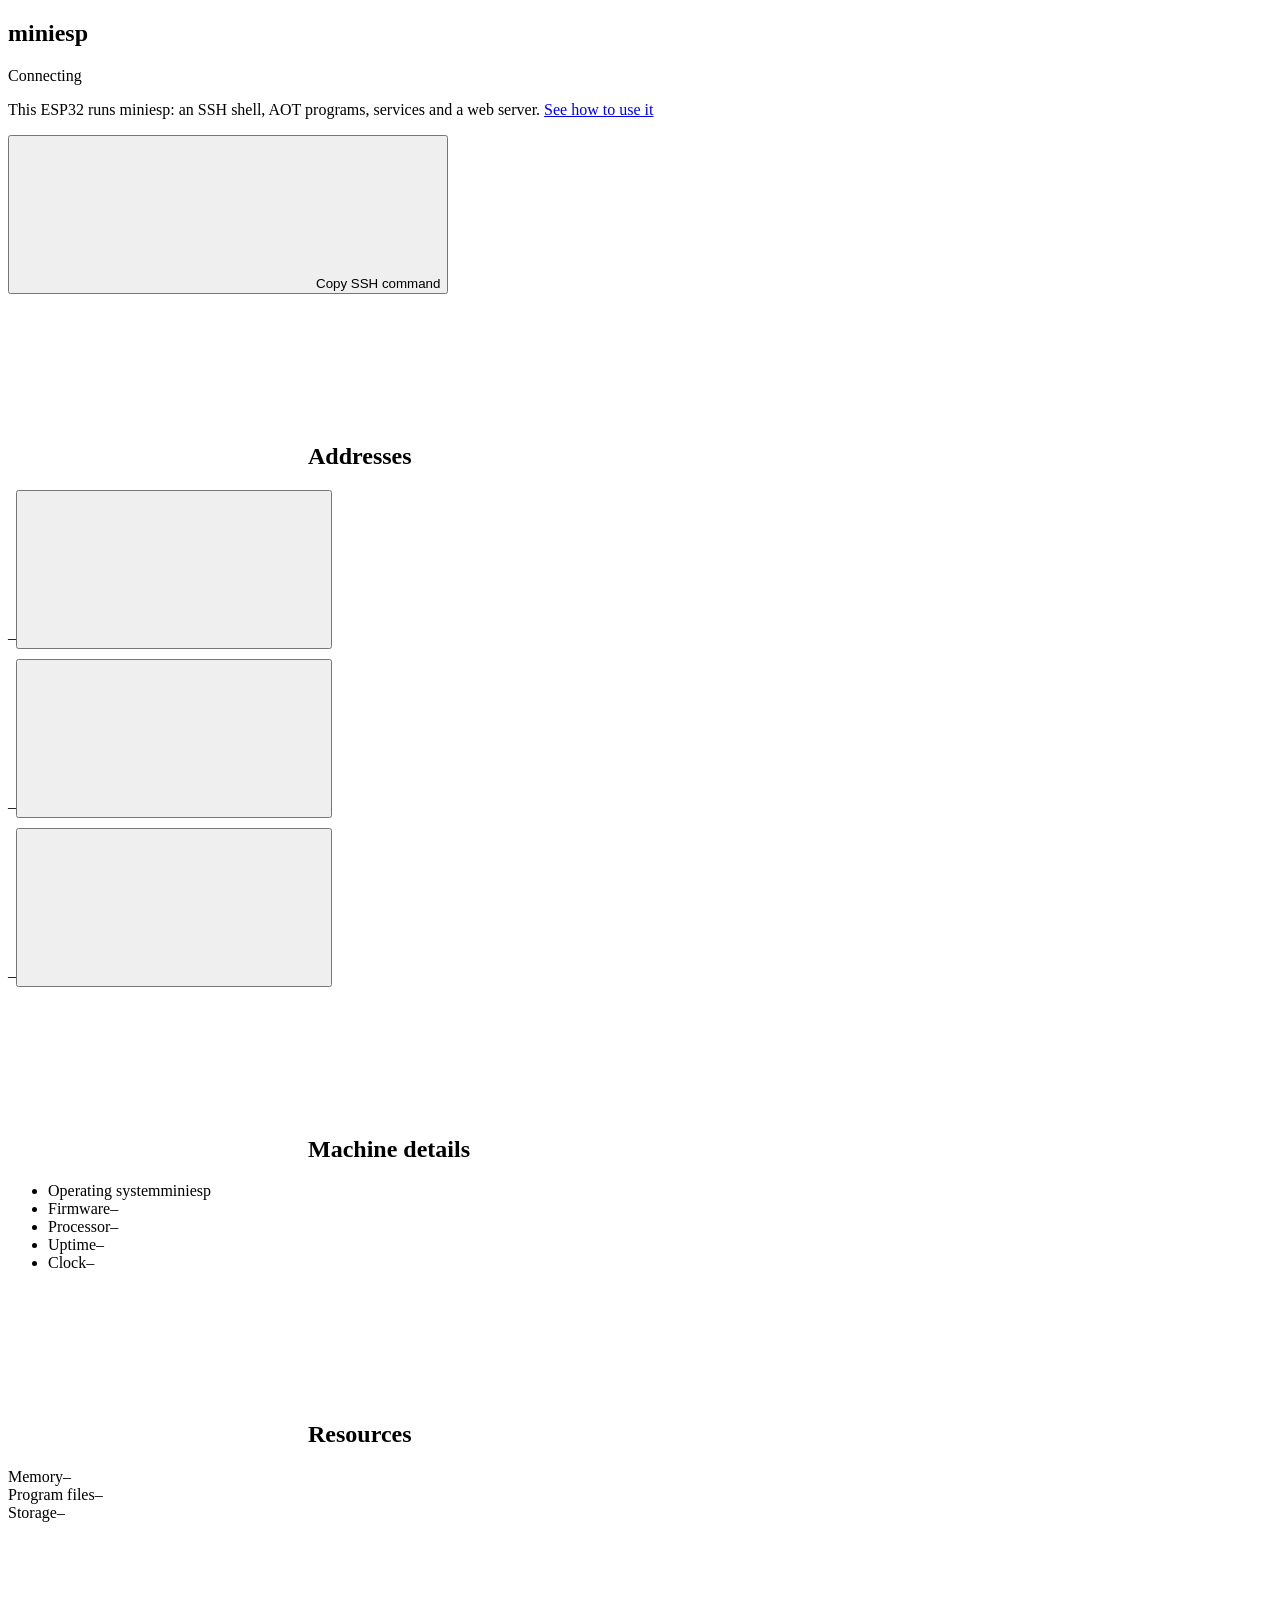
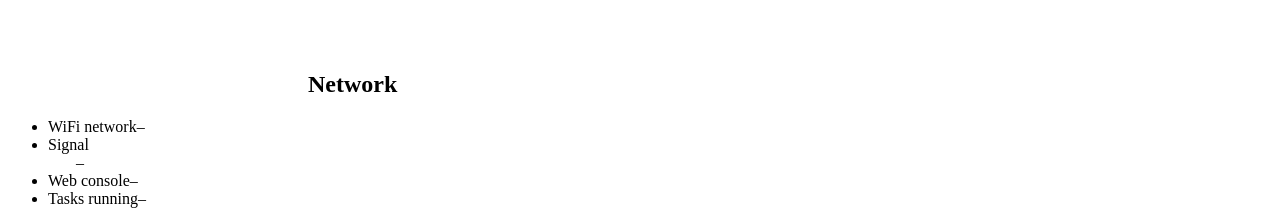
==== commit 47fa6373: "Web UI redesign: shared design system (/style.css, /ui.js) with sidebar shell, light/dark themes; co" ====
--- a/fs_image/www/index.html
+++ b/fs_image/www/index.html
@@ -1,125 +1,34 @@
 <!doctype html>
-<html lang="en"><head><meta charset="utf-8"><meta name="viewport" content="width=device-width,initial-scale=1">
+<html lang="en"><head><meta charset="utf-8"><meta name="viewport" content="width=device-width,initial-scale=1,viewport-fit=cover">
 <title>miniesp</title>
-<link rel="icon" href="data:image/svg+xml,%3Csvg xmlns=%22http://www.w3.org/2000/svg%22 viewBox=%220 0 64 64%22%3E%3Crect x=%2212%22 y=%2212%22 width=%2240%22 height=%2240%22 rx=%227%22 fill=%22%230f766e%22/%3E%3Cpath d=%22M22 23l11 9-11 9%22 fill=%22none%22 stroke=%22%23fff%22 stroke-width=%225%22/%3E%3Crect x=%2235%22 y=%2239%22 width=%2211%22 height=%225%22 fill=%22%23f97316%22/%3E%3Cg fill=%22%231f2937%22%3E%3Crect x=%2221%22 y=%223%22 width=%224%22 height=%229%22/%3E%3Crect x=%2239%22 y=%223%22 width=%224%22 height=%229%22/%3E%3Crect x=%2221%22 y=%2252%22 width=%224%22 height=%229%22/%3E%3Crect x=%2239%22 y=%2252%22 width=%224%22 height=%229%22/%3E%3Crect x=%223%22 y=%2221%22 width=%229%22 height=%224%22/%3E%3Crect x=%223%22 y=%2239%22 width=%229%22 height=%224%22/%3E%3Crect x=%2252%22 y=%2221%22 width=%229%22 height=%224%22/%3E%3Crect x=%2252%22 y=%2239%22 width=%229%22 height=%224%22/%3E%3C/g%3E%3C/svg%3E">
+<link rel="icon" href="data:image/svg+xml,%3Csvg xmlns=%22http://www.w3.org/2000/svg%22 viewBox=%220 0 24 24%22%3E%3Cg fill=%22%234b63c8%22%3E%3Ccircle cx=%225%22 cy=%225%22 r=%222.4%22/%3E%3Ccircle cx=%2212%22 cy=%225%22 r=%222.4%22/%3E%3Ccircle cx=%225%22 cy=%2212%22 r=%222.4%22/%3E%3Ccircle cx=%2212%22 cy=%2212%22 r=%222.4%22/%3E%3Ccircle cx=%2219%22 cy=%2212%22 r=%222.4%22/%3E%3Ccircle cx=%2212%22 cy=%2219%22 r=%222.4%22/%3E%3C/g%3E%3C/svg%3E">
+<link rel="stylesheet" href="/style.css"><script src="/ui.js"></script>
 <style>
-:root{--bg:#f7f5f4;--card:#fff;--ink:#1f1e1d;--mute:#6b6762;--line:#e8e4e0;--soft:#f1eeeb;--acc:#0f766e;--accbg:#e3f2f0;--ok:#16a34a;--warn:#d97706;--bad:#dc2626;--off:#a8a29e;--pin:#1f2937;--body:#0f766e;--chev:#fff;--ring:#0f766e66}
-@media(prefers-color-scheme:dark){:root{--bg:#161514;--card:#1f1d1c;--ink:#f2efec;--mute:#a09b95;--line:#332f2c;--soft:#2a2725;--acc:#5eead4;--accbg:#173a36;--ok:#4ade80;--warn:#fbbf24;--bad:#f87171;--off:#6b6762;--pin:#9ca3af;--body:#5eead4;--chev:#161514;--ring:#5eead466}}
-*{box-sizing:border-box}
-html{-webkit-text-size-adjust:100%}
-body{margin:0;background:var(--bg);color:var(--ink);font:14px/1.5 system-ui,-apple-system,"Segoe UI",Roboto,"Helvetica Neue",Arial,sans-serif}
-.mono{font-family:ui-monospace,SFMono-Regular,"JetBrains Mono",Menlo,Consolas,monospace;font-size:13px}
-.ic{width:18px;height:18px;fill:none;stroke:currentColor;stroke-width:1.8;stroke-linecap:round;stroke-linejoin:round;flex:none}
-a{color:var(--acc);text-decoration:none}a:hover{text-decoration:underline}
-:focus-visible{outline:2px solid var(--acc);outline-offset:2px;border-radius:6px}
-header.top{position:sticky;top:0;z-index:5;background:var(--card);border-bottom:1px solid var(--line)}
-.bar{max-width:1040px;margin:0 auto;padding:0 20px;display:flex;align-items:center;gap:28px;height:56px}
-.brand{display:flex;align-items:center;gap:10px;font-weight:650;font-size:16px;letter-spacing:-.01em;color:var(--ink);text-decoration:none}
-.brand b{color:var(--acc);font-weight:650}
-.logo .pins rect{fill:var(--pin)}.logo .body{fill:var(--body)}.logo .chev{stroke:var(--chev)}
-nav.tabs{display:flex;gap:4px;height:100%;overflow-x:auto;scrollbar-width:none}
-nav.tabs a{display:flex;align-items:center;gap:8px;padding:0 12px;color:var(--mute);font-weight:500;border-bottom:2px solid transparent;margin-top:2px;white-space:nowrap}
-nav.tabs a:hover{color:var(--ink);text-decoration:none}
-nav.tabs a[aria-current=page]{color:var(--ink);border-bottom-color:var(--acc)}
-.pill{margin-left:auto;display:flex;align-items:center;gap:8px;padding:5px 12px;border:1px solid var(--line);border-radius:999px;font-size:13px;color:var(--mute);white-space:nowrap}
-.dot{width:8px;height:8px;border-radius:50%;background:var(--off);flex:none}
-.dot.ok{background:var(--ok)}.dot.warn{background:var(--warn)}.dot.bad{background:var(--bad)}
-main{max-width:1040px;margin:0 auto;padding:28px 20px 56px}
-.head{display:flex;align-items:center;gap:16px;flex-wrap:wrap;margin-bottom:24px}
-.head .tile{width:48px;height:48px;border-radius:12px;background:var(--card);border:1px solid var(--line);display:grid;place-items:center}
-.head h1{margin:0;font-size:24px;font-weight:650;letter-spacing:-.02em;line-height:1.2}
-.head .sub{display:flex;align-items:center;gap:8px;color:var(--mute);margin-top:2px}
-.head .actions{margin-left:auto;display:flex;gap:8px}
-.btn{display:inline-flex;align-items:center;gap:8px;height:34px;padding:0 14px;border:1px solid var(--line);background:var(--card);color:var(--ink);border-radius:8px;font:inherit;font-weight:500;cursor:pointer}
-.btn:hover{background:var(--soft);text-decoration:none}
-.btn.primary{background:var(--acc);border-color:var(--acc);color:var(--card)}.btn.primary:hover{filter:brightness(.95)}
-.grid{display:grid;grid-template-columns:repeat(2,minmax(0,1fr));gap:16px}
-.card{background:var(--card);border:1px solid var(--line);border-radius:12px}
-.card>h2{margin:0;padding:14px 18px;font-size:14px;font-weight:600;border-bottom:1px solid var(--line);display:flex;align-items:center;gap:8px}
-.card>h2 .ic{color:var(--mute)}
-.rows{margin:0;padding:0;list-style:none}
-.rows li{display:flex;align-items:center;gap:12px;padding:11px 18px;border-bottom:1px solid var(--line);min-height:46px}
-.rows li:last-child{border-bottom:0}
-.rows .k{color:var(--mute);width:128px;flex:none}
-.rows .v{flex:1;min-width:0;overflow-wrap:anywhere}
-.copy{border:0;background:none;color:var(--mute);width:30px;height:30px;border-radius:6px;display:grid;place-items:center;cursor:pointer;flex:none}
-.copy:hover{background:var(--soft);color:var(--ink)}.copy.done{color:var(--ok)}
-.meter{padding:14px 18px;border-bottom:1px solid var(--line)}.meter:last-child{border-bottom:0}
-.meter .t{display:flex;justify-content:space-between;gap:12px;margin-bottom:8px}
-.meter .t span:last-child{color:var(--mute)}
-.track{height:6px;border-radius:3px;background:var(--soft);overflow:hidden}
-.track i{display:block;height:100%;width:0;background:var(--acc);border-radius:3px;transition:width .4s}
-.track i.warn{background:var(--warn)}.track i.bad{background:var(--bad)}
-.bars{display:inline-flex;align-items:flex-end;gap:2px;height:14px}.bars i{width:3px;background:var(--line);border-radius:1px}.bars i.on{background:var(--acc)}
-table{width:100%;border-collapse:collapse}
-th{text-align:left;font-weight:500;color:var(--mute);padding:10px 18px;border-bottom:1px solid var(--line);font-size:13px}
-td{padding:12px 18px;border-bottom:1px solid var(--line);vertical-align:middle}
-tr:last-child td{border-bottom:0}
-.st{display:inline-flex;align-items:center;gap:8px}
-.tag{display:inline-block;padding:1px 8px;border-radius:999px;background:var(--soft);color:var(--mute);font-size:12px}
-.apps{display:grid;grid-template-columns:repeat(auto-fill,minmax(260px,1fr));gap:16px}
-.app{display:flex;gap:14px;padding:16px 18px;align-items:flex-start}
-.app .tile{width:40px;height:40px;border-radius:10px;background:var(--accbg);color:var(--acc);display:grid;place-items:center;flex:none}
-.app h3{margin:0;font-size:15px;font-weight:600}.app p{margin:2px 0 10px;color:var(--mute)}
-.empty{padding:28px 18px;color:var(--mute)}
-.chips{display:flex;flex-wrap:wrap;gap:8px;padding:16px 18px}
-.chip{border:1px solid var(--line);border-radius:6px;padding:3px 10px;background:var(--bg)}
-.sec{margin:28px 0 10px;font-size:14px;font-weight:600}
-[hidden]{display:none!important}
-@media(max-width:760px){.grid{grid-template-columns:1fr}.bar{gap:12px;padding:0 14px}.pill span.t{display:none}main{padding:20px 14px 48px}.head .actions{margin-left:0;width:100%}.rows .k{width:104px}th:nth-child(n+4),td:nth-child(n+4){display:none}}
-@media(max-width:520px){.brand span{display:none}nav.tabs a{padding:0 9px}}
-body{overflow-x:hidden}
-@media(prefers-reduced-motion:reduce){.track i{transition:none}}
-</style></head><body>
-<svg width="0" height="0" style="position:absolute" aria-hidden="true"><defs>
-<symbol id="i-server" viewBox="0 0 24 24"><rect x="3" y="4" width="18" height="7" rx="2"/><rect x="3" y="13" width="18" height="7" rx="2"/><path d="M7 7.5h.01M7 16.5h.01"/></symbol>
-<symbol id="i-activity" viewBox="0 0 24 24"><path d="M3 12h4l3-8 4 16 3-8h4"/></symbol>
-<symbol id="i-package" viewBox="0 0 24 24"><path d="M12 3l8 4.5v9L12 21l-8-4.5v-9L12 3z"/><path d="M4 7.5l8 4.5 8-4.5M12 12v9"/></symbol>
-<symbol id="i-copy" viewBox="0 0 24 24"><rect x="9" y="9" width="11" height="11" rx="2"/><path d="M5 15a2 2 0 0 1-2-2V5a2 2 0 0 1 2-2h8a2 2 0 0 1 2 2"/></symbol>
-<symbol id="i-check" viewBox="0 0 24 24"><path d="M5 12.5l4.5 4.5L19 7"/></symbol>
-<symbol id="i-wifi" viewBox="0 0 24 24"><path d="M2.5 9a14 14 0 0 1 19 0M5.8 12.5a9.5 9.5 0 0 1 12.4 0M9 16a5 5 0 0 1 6 0"/><circle cx="12" cy="19.5" r=".9"/></symbol>
-<symbol id="i-cpu" viewBox="0 0 24 24"><rect x="5" y="5" width="14" height="14" rx="2"/><rect x="9" y="9" width="6" height="6" rx="1"/><path d="M9 2v3M15 2v3M9 19v3M15 19v3M2 9h3M2 15h3M19 9h3M19 15h3"/></symbol>
-<symbol id="i-memory" viewBox="0 0 24 24"><rect x="3" y="7" width="18" height="10" rx="1.5"/><path d="M7 11v2M11 11v2M15 11v2M6 17v2M10 17v2M14 17v2M18 17v2"/></symbol>
-<symbol id="i-disk" viewBox="0 0 24 24"><path d="M4 7c0-1.7 3.6-3 8-3s8 1.3 8 3-3.6 3-8 3-8-1.3-8-3z"/><path d="M4 7v10c0 1.7 3.6 3 8 3s8-1.3 8-3V7M4 12c0 1.7 3.6 3 8 3s8-1.3 8-3"/></symbol>
-<symbol id="i-clock" viewBox="0 0 24 24"><circle cx="12" cy="12" r="9"/><path d="M12 7v5l3 2"/></symbol>
-<symbol id="i-terminal" viewBox="0 0 24 24"><rect x="3" y="4" width="18" height="16" rx="2"/><path d="M7 9l3 3-3 3M12 15h5"/></symbol>
-<symbol id="i-external" viewBox="0 0 24 24"><path d="M14 4h6v6M20 4l-9 9M18 14v4a2 2 0 0 1-2 2H6a2 2 0 0 1-2-2V8a2 2 0 0 1 2-2h4"/></symbol>
-<symbol id="i-droplet" viewBox="0 0 24 24"><path d="M12 3c3.5 4.2 6 7 6 10.2A6 6 0 0 1 6 13.2C6 10 8.5 7.2 12 3z"/></symbol>
-<symbol id="i-box" viewBox="0 0 24 24"><rect x="4" y="4" width="16" height="16" rx="3"/><path d="M9 12h6"/></symbol>
-<symbol id="i-globe" viewBox="0 0 24 24"><circle cx="12" cy="12" r="9"/><path d="M3 12h18M12 3c2.6 2.6 3.9 5.6 3.9 9s-1.3 6.4-3.9 9c-2.6-2.6-3.9-5.6-3.9-9s1.3-6.4 3.9-9z"/></symbol>
-<symbol id="i-info" viewBox="0 0 24 24"><circle cx="12" cy="12" r="9"/><path d="M12 11v5M12 8h.01"/></symbol>
-</defs></svg>
+.bars{display:inline-flex;align-items:flex-end;gap:2px;height:14px}.bars i{width:3px;background:var(--border-2);border-radius:1px}.bars i.on{background:var(--ok)}
+.appcard{display:flex;gap:16px;align-items:flex-start}
+.appcard .tile{width:44px;height:44px;border-radius:var(--r-lg);background:var(--surface-2);border:1px solid var(--border);display:grid;place-items:center;flex:none;color:var(--text-2)}
+.appcard p{color:var(--mute);margin:4px 0 14px}
+.copyfield+.copyfield{margin-top:10px}
+</style></head>
+<body data-nav="machine">
+<div class="app">
+<main class="main"><div class="page">
 
-<header class="top"><div class="bar">
- <a class="brand" href="#machine" aria-label="miniesp">
-  <svg class="logo" viewBox="0 0 64 64" width="28" height="28" aria-hidden="true"><g class="pins"><rect x="21" y="3" width="4" height="9" rx="2"/><rect x="30" y="3" width="4" height="9" rx="2"/><rect x="39" y="3" width="4" height="9" rx="2"/><rect x="21" y="52" width="4" height="9" rx="2"/><rect x="30" y="52" width="4" height="9" rx="2"/><rect x="39" y="52" width="4" height="9" rx="2"/><rect x="3" y="21" width="9" height="4" rx="2"/><rect x="3" y="30" width="9" height="4" rx="2"/><rect x="3" y="39" width="9" height="4" rx="2"/><rect x="52" y="21" width="9" height="4" rx="2"/><rect x="52" y="30" width="9" height="4" rx="2"/><rect x="52" y="39" width="9" height="4" rx="2"/></g><rect class="body" x="12" y="12" width="40" height="40" rx="7"/><path class="chev" d="M22 23l11 9-11 9" fill="none" stroke-width="4.5"/><rect x="35" y="39" width="11" height="4.5" fill="#f97316"/></svg>
-  <span>mini<b>esp</b></span></a>
- <nav class="tabs" aria-label="Sections">
-  <a href="#machine" data-tab="machine"><svg class="ic"><use href="#i-server"/></svg>Machine</a>
-  <a href="#services" data-tab="services"><svg class="ic"><use href="#i-activity"/></svg>Services</a>
-  <a href="#apps" data-tab="apps"><svg class="ic"><use href="#i-package"/></svg>Apps</a>
- </nav>
- <div class="pill" role="status"><span class="dot" id="dot"></span><span id="status">Connecting</span><span class="t" id="when"></span></div>
-</div></header>
-
-<main>
 <section id="machine" data-page>
- <div class="head">
-  <div class="tile"><svg class="ic" style="width:24px;height:24px"><use href="#i-server"/></svg></div>
-  <div><h1 id="host">miniesp</h1><div class="sub"><span class="dot" id="dot2"></span><span id="state">Connecting</span></div></div>
-  <div class="actions">
-   <button class="btn" id="ssh" type="button"><svg class="ic"><use href="#i-terminal"/></svg><span>Copy SSH command</span></button>
+ <div class="ph">
+  <div><h1 id="host">miniesp</h1>
+   <p><span class="status"><span class="dot" id="dot"></span><span id="state">Connecting</span></span><span class="muted" id="when"></span></p>
+   <p>This ESP32 runs miniesp: an SSH shell, AOT programs, services and a web server. <a href="https://github.com/hamimmahmud0/miniesp#readme" target="_blank" rel="noopener">See how to use it</a></p></div>
+  <div class="actions"><button class="btn btn-primary" id="ssh" type="button"><svg class="ic"><use href="#i-terminal"/></svg>Copy SSH command</button></div>
+ </div>
+ <div class="grid-2">
+  <div class="card"><h2><svg class="ic"><use href="#i-globe"/></svg>Addresses</h2>
+   <div class="copyfield"><span class="v" id="ip">&ndash;</span><button class="iconbtn" data-copy="ip" aria-label="Copy IP address"><svg class="ic"><use href="#i-copy"/></svg></button></div>
+   <div class="copyfield"><span class="v" id="mdns">&ndash;</span><button class="iconbtn" data-copy="mdns" aria-label="Copy name"><svg class="ic"><use href="#i-copy"/></svg></button></div>
+   <div class="copyfield"><span class="v" id="sshcmd">&ndash;</span><button class="iconbtn" data-copy="sshcmd" aria-label="Copy SSH command"><svg class="ic"><use href="#i-copy"/></svg></button></div>
   </div>
- </div>
- <div class="grid">
-  <div class="card"><h2><svg class="ic"><use href="#i-globe"/></svg>Addresses</h2>
-   <ul class="rows">
-    <li><span class="k">IP address</span><span class="v mono" id="ip">&ndash;</span><button class="copy" data-copy="ip" aria-label="Copy IP address"><svg class="ic"><use href="#i-copy"/></svg></button></li>
-    <li><span class="k">Name</span><span class="v mono" id="mdns">&ndash;</span><button class="copy" data-copy="mdns" aria-label="Copy name"><svg class="ic"><use href="#i-copy"/></svg></button></li>
-    <li><span class="k">SSH</span><span class="v mono" id="sshcmd">&ndash;</span><button class="copy" data-copy="sshcmd" aria-label="Copy SSH command"><svg class="ic"><use href="#i-copy"/></svg></button></li>
-   </ul></div>
   <div class="card"><h2><svg class="ic"><use href="#i-info"/></svg>Machine details</h2>
-   <ul class="rows">
+   <ul class="kv">
     <li><span class="k">Operating system</span><span class="v">miniesp</span></li>
     <li><span class="k">Firmware</span><span class="v" id="fw">&ndash;</span></li>
     <li><span class="k">Processor</span><span class="v" id="cpu">&ndash;</span></li>
@@ -132,7 +41,7 @@
    <div class="meter"><div class="t"><span>Storage</span><span id="fst">&ndash;</span></div><div class="track"><i id="fsb"></i></div></div>
   </div>
   <div class="card"><h2><svg class="ic"><use href="#i-wifi"/></svg>Network</h2>
-   <ul class="rows">
+   <ul class="kv">
     <li><span class="k">WiFi network</span><span class="v" id="ssid">&ndash;</span></li>
     <li><span class="k">Signal</span><span class="v" style="display:flex;align-items:center;gap:10px"><span class="bars" id="bars"><i style="height:4px"></i><i style="height:7px"></i><i style="height:10px"></i><i style="height:14px"></i></span><span id="sig">&ndash;</span></span></li>
     <li><span class="k">Web console</span><span class="v mono" id="port">&ndash;</span></li>
@@ -142,82 +51,93 @@
 </section>
 
 <section id="services" data-page hidden>
- <div class="head"><div class="tile"><svg class="ic" style="width:24px;height:24px"><use href="#i-activity"/></svg></div><div><h1>Services</h1><div class="sub">Background jobs that run on this machine</div></div></div>
- <div class="card"><table><thead><tr><th>Service</th><th>Status</th><th>Starts at boot</th><th>Runs</th><th>Description</th></tr></thead><tbody id="svc"><tr><td colspan="5" class="empty">Loading services</td></tr></tbody></table></div>
- <p class="sub" style="color:var(--mute);margin-top:14px">Manage services over SSH with <span class="mono">service list</span>, <span class="mono">service start NAME</span> and <span class="mono">service enable NAME</span>.</p>
+ <div class="ph"><div><h1>Services</h1><p>Background jobs that run on this machine. <a href="https://github.com/hamimmahmud0/miniesp#services-systemd-like" target="_blank" rel="noopener">See how services work</a></p></div></div>
+ <div class="toolbar"><label class="search"><svg class="ic"><use href="#i-search"/></svg><span class="sr">Search services</span><input type="search" id="q_svc" placeholder="Search by name or description..."></label></div>
+ <p style="margin-bottom:14px"><span class="badge" id="n_svc">&ndash;</span></p>
+ <div class="table-wrap"><table class="table rwd"><thead><tr><th>Service</th><th>Status</th><th>Starts at boot</th><th>Runs</th><th>Description</th></tr></thead><tbody id="svc"><tr><td colspan="5" class="muted">Loading services</td></tr></tbody></table></div>
+ <p class="muted small" style="margin-top:16px">Manage services over SSH: <code>service list</code>, <code>service start NAME</code>, <code>service enable NAME</code>.</p>
+</section>
+
+<section id="programs" data-page hidden>
+ <div class="ph"><div><h1>Programs</h1><p>AOT programs you can run over SSH. Your own are in <code>~/.local/bin</code> and are found first. <a href="https://github.com/hamimmahmud0/miniesp/blob/main/docs/APP_DEVELOPMENT.md" target="_blank" rel="noopener">Write your own</a></p></div></div>
+ <div class="toolbar"><label class="search"><svg class="ic"><use href="#i-search"/></svg><span class="sr">Search programs</span><input type="search" id="q_prog" placeholder="Search programs..."></label></div>
+ <p style="margin-bottom:14px"><span class="badge" id="n_prog">&ndash;</span></p>
+ <div class="table-wrap"><table class="table rwd"><thead><tr><th>Program</th><th>Location</th><th>Run it</th></tr></thead><tbody id="progs"><tr><td colspan="3" class="muted">Loading</td></tr></tbody></table></div>
 </section>
 
 <section id="apps" data-page hidden>
- <div class="head"><div class="tile"><svg class="ic" style="width:24px;height:24px"><use href="#i-package"/></svg></div><div><h1>Apps</h1><div class="sub">Packages installed with pkg</div></div></div>
- <div class="apps" id="applist"></div>
- <h2 class="sec">Programs</h2>
- <div class="card"><div class="chips" id="progs"></div></div>
- <p class="sub" style="color:var(--mute);margin-top:14px">Install more over SSH with <span class="mono">pkg update</span> and <span class="mono">pkg install NAME</span>.</p>
+ <div class="ph"><div><h1>Apps</h1><p>Packages installed with <code>pkg</code>. <a href="https://github.com/hamimmahmud0/miniesp/blob/main/docs/PACKAGES.md" target="_blank" rel="noopener">See how packages work</a></p></div></div>
+ <div class="grid-3" id="applist"></div>
 </section>
-</main>
 
+</div></main>
+</div>
 <script>
-const $=i=>document.getElementById(i);
+const $=i=>document.getElementById(i), esc=UI.esc, ico=UI.ico;
 const kb=b=>b>=1048576?(b/1048576).toFixed(1)+' MB':Math.round(b/1024)+' KB';
 const dur=s=>{const d=Math.floor(s/86400),h=Math.floor(s%86400/3600),m=Math.floor(s%3600/60);return d?d+' d '+h+' h':h?h+' h '+m+' min':m+' min '+(s%60)+' s'};
-const esc=t=>String(t).replace(/[&<>"]/g,c=>({'&':'&amp;','<':'&lt;','>':'&gt;','"':'&quot;'}[c]));
-const ico=n=>'<svg class="ic"><use href="#i-'+n+'"/></svg>';
-const APPS={wtms:{title:'Water tank manager',text:'Tank level, pump control and Home Assistant.',href:'/tank/',icon:'droplet'}};
-let host='miniesp';
+// Known packages get a friendly card and a sidebar entry; anything else is shown by name.
+const APPS={wtms:{id:'wtms',label:'Water tank',text:'Tank level, pump control, usage charts and Home Assistant.',href:'/tank/',icon:'droplet'}};
+const PAGES=['machine','services','programs','apps'];
+let host='miniesp', C=null;
 
 function tab(){
-  const t=(location.hash||'#machine').slice(1),ok=['machine','services','apps'].includes(t)?t:'machine';
+  const t=(location.hash||'#machine').slice(1),ok=PAGES.includes(t)?t:'machine';
   document.querySelectorAll('[data-page]').forEach(s=>s.hidden=s.id!==ok);
-  document.querySelectorAll('[data-tab]').forEach(a=>a.dataset.tab===ok?a.setAttribute('aria-current','page'):a.removeAttribute('aria-current'));
+  UI.setActive(ok);
   document.title=(ok==='machine'?host:ok[0].toUpperCase()+ok.slice(1))+' - miniesp';
 }
 addEventListener('hashchange',tab);
-
-function copyText(t,done){
-  if(navigator.clipboard&&window.isSecureContext)navigator.clipboard.writeText(t).then(done);
-  else{const a=document.createElement('textarea');a.value=t;a.style.position='fixed';a.style.opacity='0';document.body.appendChild(a);a.select();try{document.execCommand('copy');done()}catch(e){}a.remove()}
-}
-document.querySelectorAll('[data-copy]').forEach(b=>b.onclick=()=>copyText($(b.dataset.copy).textContent,()=>{b.classList.add('done');b.innerHTML=ico('check');setTimeout(()=>{b.classList.remove('done');b.innerHTML=ico('copy')},1400)}));
-$('ssh').onclick=()=>{const b=$('ssh'),old=b.innerHTML;copyText($('sshcmd').textContent,()=>{b.innerHTML=ico('check')+'<span>Copied</span>';setTimeout(()=>b.innerHTML=old,1400)})};
+document.querySelectorAll('[data-copy]').forEach(b=>b.onclick=()=>UI.copy($(b.dataset.copy).textContent,b));
+$('ssh').onclick=()=>UI.copy($('sshcmd').textContent);
 
 function meter(id,used,total){const p=total?used/total*100:0,e=$(id);e.style.width=p.toFixed(0)+'%';e.className=p>90?'bad':p>75?'warn':''}
 function bars(r){const q=r>=-55?4:r>=-67?3:r>=-75?2:r<0?1:0;document.querySelectorAll('#bars i').forEach((e,i)=>e.className=i<q?'on':'');return q>=4?'Excellent':q==3?'Good':q==2?'Fair':'Weak'}
-function online(ok,msg){
-  ['dot','dot2'].forEach(i=>$(i).className='dot '+(ok?'ok':'bad'));
-  $('status').textContent=ok?'Connected':'Unreachable';$('state').textContent=msg||(ok?'Connected':'Unreachable');
-  $('when').textContent=ok?'updated '+new Date().toLocaleTimeString():'';
-}
+function online(ok){$('dot').className='dot '+(ok?'ok':'bad');$('state').textContent=ok?'Connected':'Unreachable';$('when').textContent=ok?' · updated '+new Date().toLocaleTimeString():''}
 async function sys(){
   try{
-    const r=await fetch('/cgi-bin/sysinfo?'+Date.now(),{cache:'no-store'});
-    if(r.status===503){$('status').textContent='Busy, retrying';return}
-    const s=await r.json();host=s.host;
+    const r=await fetch('/cgi-bin/sysinfo',{cache:'no-store'});
+    if(r.status===503){$('state').textContent='Busy, retrying';return}
+    const s=await r.json(); if(host!==s.host){host=s.host;UI.setHost(s.host)}
     $('host').textContent=s.host;$('mdns').textContent=s.host+'.local';$('ip').textContent=s.ip;$('sshcmd').textContent='ssh esp@'+s.host+'.local';
     $('cpu').textContent='ESP32, '+s.mhz+' MHz';$('up').textContent=dur(s.uptime);$('tasks').textContent=s.tasks;
     $('ramt').textContent=kb(s.dram_total-s.dram_free)+' used of '+kb(s.dram_total);meter('ramb',s.dram_total-s.dram_free,s.dram_total);
     $('iramt').textContent=kb(s.iram_total-s.iram_free)+' used of '+kb(s.iram_total);meter('iramb',s.iram_total-s.iram_free,s.iram_total);
     $('fst').textContent=kb(s.fs_used)+' used of '+kb(s.fs_total);meter('fsb',s.fs_used,s.fs_total);
     $('ssid').textContent=s.ssid||'Not connected';$('sig').textContent=s.rssi?bars(s.rssi)+', '+s.rssi+' dBm':'No signal';
-    $('port').textContent=(location.port||'80');
-    online(true);tab();
+    $('port').textContent=location.host||'-';
+    online(true);
   }catch(e){online(false)}
 }
 const SS={running:['ok','Running'],stopped:['','Stopped'],waiting:['ok','Scheduled'],failed:['bad','Failed']};
+function drawSvc(){
+  if(!C)return; const q=$('q_svc').value.toLowerCase(), list=C.services.filter(s=>(s.name+' '+s.desc).toLowerCase().includes(q));
+  $('n_svc').textContent=list.length+' service'+(list.length==1?'':'s');
+  $('svc').innerHTML=list.length?list.map(s=>{const k=SS[s.state]||['',s.state];
+    return '<tr><td data-label="Service"><b>'+esc(s.name)+'</b><span class="sub mono">'+esc(s.type)+'</span></td><td data-label="Status"><span class="status"><span class="dot '+k[0]+'"></span>'+k[1]+'</span></td><td data-label="Starts at boot">'+(s.boot==='enabled'?'Yes':'No')+'</td><td data-label="Runs">'+esc(s.runs)+'</td><td data-label="Description">'+esc(s.desc)+'</td></tr>'}).join(''):'<tr><td colspan="5" class="muted">No services match.</td></tr>';
+}
+function drawProg(){
+  if(!C)return; const q=$('q_prog').value.toLowerCase(), all=C.programs.map(p=>[p,'~/.local/bin']).concat(C.system_programs.map(p=>[p,'/bin'])).filter(p=>p[0].toLowerCase().includes(q));
+  $('n_prog').textContent=all.length+' program'+(all.length==1?'':'s');
+  $('progs').innerHTML=all.length?all.map(p=>'<tr><td data-label="Program"><b class="mono">'+esc(p[0])+'</b></td><td data-label="Location" class="muted mono">'+p[1]+'/'+esc(p[0])+'.aot</td><td data-label="Run it"><code>'+esc(p[0])+'</code></td></tr>').join(''):'<tr><td colspan="3" class="muted">No programs match.</td></tr>';
+}
+function drawApps(){
+  if(!C)return; const names=C.packages;
+  const known=names.filter(n=>APPS[n]).map(n=>APPS[n]); UI.setApps(known.map(a=>({id:a.id,label:a.label,href:a.href,icon:a.icon})));
+  $('applist').innerHTML=names.length?names.map(n=>{const a=APPS[n]||{label:n,text:'Installed with pkg. Run it over SSH: '+n,icon:'package'};
+    return '<div class="card appcard"><div class="tile">'+ico(a.icon)+'</div><div style="min-width:0"><h3>'+esc(a.label)+'</h3><p>'+esc(a.text)+'</p>'+(a.href?'<a class="btn btn-primary btn-sm" href="'+a.href+'">Open '+ico('external')+'</a>':'<span class="tag mono">'+esc(n)+'</span>')+'</div></div>'}).join('')
+    :'<div class="empty" style="grid-column:1/-1">'+ico('apps','ic-lg')+'<h3>Install an app</h3><p>Apps are packages with web pages, services and programs. Over SSH, run <code>pkg update</code> then <code>pkg install wtms</code>.</p><div class="btns"><a class="btn btn-ghost" href="https://github.com/hamimmahmud0/miniesp-pkg" target="_blank" rel="noopener">Browse packages</a></div></div>';
+}
 async function con(){
   try{
-    const r=await fetch('/cgi-bin/console?'+Date.now(),{cache:'no-store'});
+    const r=await fetch('/cgi-bin/console',{cache:'no-store'});
     if(r.status===503)return;
-    const c=await r.json();
-    $('fw').textContent=c.version+' (syscall ABI '+c.abi+')';
-    $('clock').textContent=c.time_state===2?'Synced with NTP':c.time_state===1?'Approximate, not synced yet':'Not set';
-    $('svc').innerHTML=c.services.length?c.services.map(s=>{const k=SS[s.state]||['',s.state];
-      return '<tr><td><b>'+esc(s.name)+'</b><div class="mono" style="color:var(--mute)">'+esc(s.type)+'</div></td><td><span class="st"><span class="dot '+k[0]+'"></span>'+k[1]+'</span></td><td>'+(s.boot==='enabled'?'Yes':'No')+'</td><td>'+esc(s.runs)+'</td><td>'+esc(s.desc)+'</td></tr>'}).join(''):'<tr><td colspan="5" class="empty">No services found.</td></tr>';
-    const names=c.packages;
-    $('applist').innerHTML=names.length?names.map(n=>{const a=APPS[n]||{title:n,text:'Installed with pkg.',icon:'box'};
-      return '<div class="card app"><div class="tile">'+ico(a.icon)+'</div><div><h3>'+esc(a.title)+'</h3><p>'+esc(a.text)+'</p>'+(a.href?'<a class="btn" href="'+a.href+'">Open'+ico('external')+'</a>':'<span class="tag mono">'+esc(n)+'</span>')+'</div></div>'}).join(''):'<div class="card empty" style="grid-column:1/-1">No apps installed yet. Over SSH, run <span class="mono">pkg update</span> then <span class="mono">pkg install wtms</span>.</div>';
-    const progs=[].concat(c.programs,c.system_programs);
-    $('progs').innerHTML=progs.length?progs.map(p=>'<span class="chip mono">'+esc(p)+'</span>').join(''):'<span class="empty">None</span>';
+    C=await r.json();
+    $('fw').textContent=C.version+' (syscall ABI '+C.abi+')';
+    $('clock').textContent=C.time_state===2?'Synced with NTP':C.time_state===1?'Approximate, not synced yet':'Not set';
+    drawSvc();drawProg();drawApps();
   }catch(e){}
 }
+$('q_svc').oninput=drawSvc;$('q_prog').oninput=drawProg;
 tab();sys();con();setInterval(sys,5000);setInterval(con,15000);
 </script></body></html>
